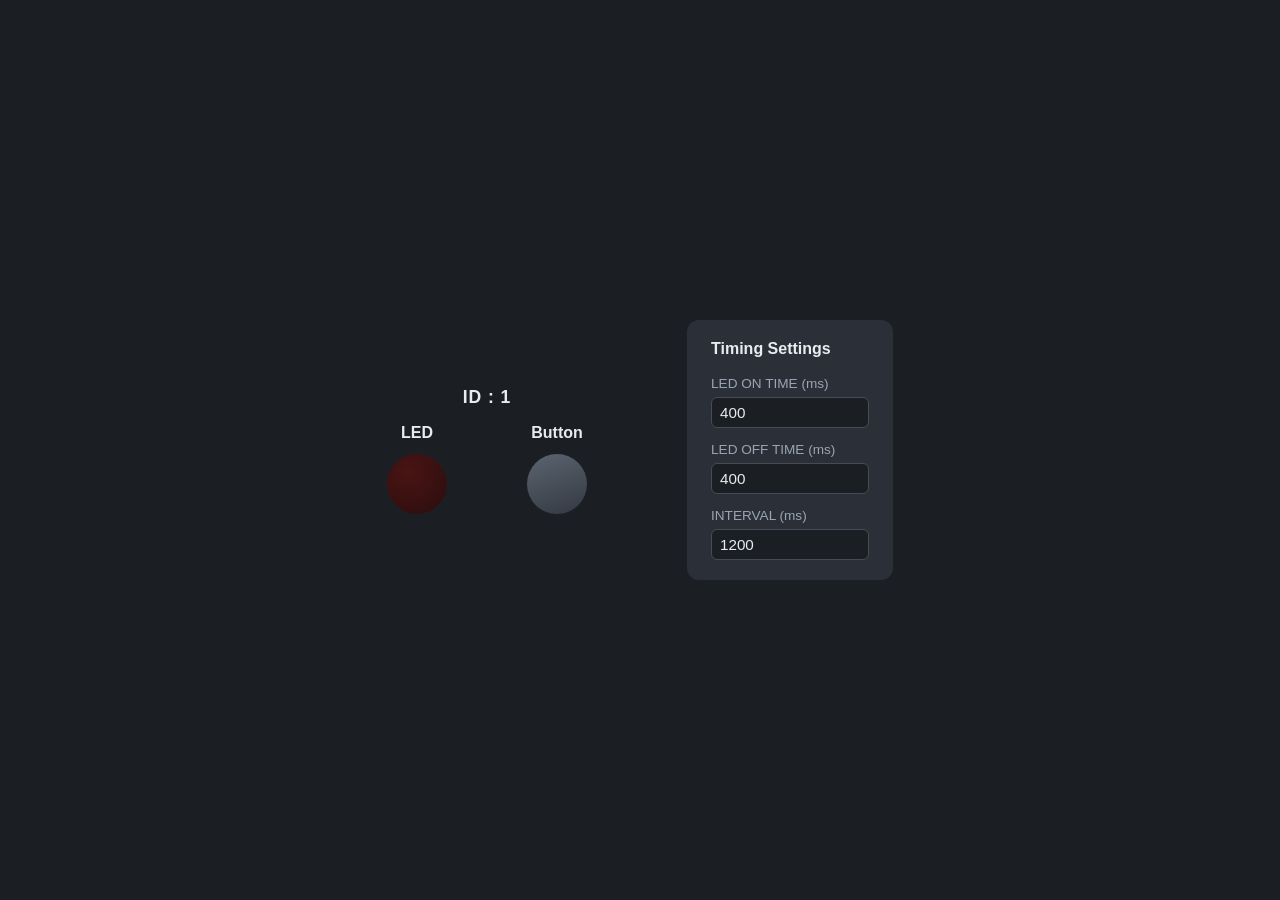
==== index.html @ ad14ded2 "Add LED/Button simulator with ID-based blink pattern Renders an LED and a button; the button cycles " ====
<!DOCTYPE html>
<html lang="ko">
<head>
<meta charset="UTF-8" />
<meta name="viewport" content="width=device-width, initial-scale=1.0" />
<title>LED Simulator</title>
<link rel="stylesheet" href="style.css" />
</head>
<body>
  <div class="app">
    <div class="stage-wrapper">
      <p class="id-label" id="idLabel">ID : 1</p>

      <div class="stage">
        <div class="part">
          <p class="label">LED</p>
          <div class="led"></div>
        </div>

        <div class="part">
          <p class="label">Button</p>
          <div class="button" id="idButton"></div>
        </div>
      </div>
    </div>

    <div class="settings">
      <h2 class="settings__title">Timing Settings</h2>

      <label class="settings__row">
        <span>LED ON TIME (ms)</span>
        <input type="text" id="onTimeInput" inputmode="numeric" value="400" />
      </label>

      <label class="settings__row">
        <span>LED OFF TIME (ms)</span>
        <input type="text" id="offTimeInput" inputmode="numeric" value="400" />
      </label>

      <label class="settings__row">
        <span>INTERVAL (ms)</span>
        <input type="text" id="intervalInput" inputmode="numeric" value="1200" />
      </label>
    </div>
  </div>

  <script src="script.js"></script>
</body>
</html>
---- style.css ----
body {
  margin: 0;
  height: 100vh;
  display: flex;
  align-items: center;
  justify-content: center;
  background: #1b1f24;
  font-family: sans-serif;
}

.app {
  display: flex;
  align-items: center;
  gap: 100px;
}

.stage-wrapper {
  display: flex;
  flex-direction: column;
  align-items: center;
  gap: 16px;
}

.id-label {
  margin: 0;
  color: #e8ecf1;
  font-size: 1.1rem;
  font-weight: bold;
  letter-spacing: 0.05em;
}

.stage {
  display: flex;
  align-items: center;
  gap: 80px;
}

.settings {
  display: flex;
  flex-direction: column;
  gap: 14px;
  background: #2b3038;
  border-radius: 12px;
  padding: 20px 24px;
}

.settings__title {
  margin: 0 0 4px;
  color: #e8ecf1;
  font-size: 1rem;
}

.settings__row {
  display: flex;
  flex-direction: column;
  gap: 6px;
  color: #9aa4b2;
  font-size: 0.85rem;
}

.settings__row input {
  width: 140px;
  padding: 6px 8px;
  border-radius: 6px;
  border: 1px solid #454c56;
  background: #1b1f24;
  color: #e8ecf1;
  font-size: 0.95rem;
}

.settings__row input:focus {
  outline: 2px solid #4da3ff;
  outline-offset: 1px;
}

.part {
  display: flex;
  flex-direction: column;
  align-items: center;
  gap: 12px;
}

.label {
  margin: 0;
  color: #e8ecf1;
  font-weight: bold;
}

.led {
  width: 60px;
  height: 60px;
  border-radius: 50%;
  background: radial-gradient(circle at 35% 30%, #4a1414, #2a0d0d);
  box-shadow: none;
  transition: background 0.05s linear, box-shadow 0.05s linear;
}

.led.on {
  background: radial-gradient(circle at 35% 30%, #ff8080, #cc1f1f);
  box-shadow: 0 0 20px 6px rgba(255, 40, 40, 0.6);
}

.button {
  width: 60px;
  height: 60px;
  border-radius: 50%;
  background: linear-gradient(160deg, #5b6470, #333941);
  box-shadow: 0 4px 0 #1c1f24;
  cursor: pointer;
  user-select: none;
}

.button:active {
  transform: translateY(3px);
  box-shadow: 0 1px 0 #1c1f24;
}
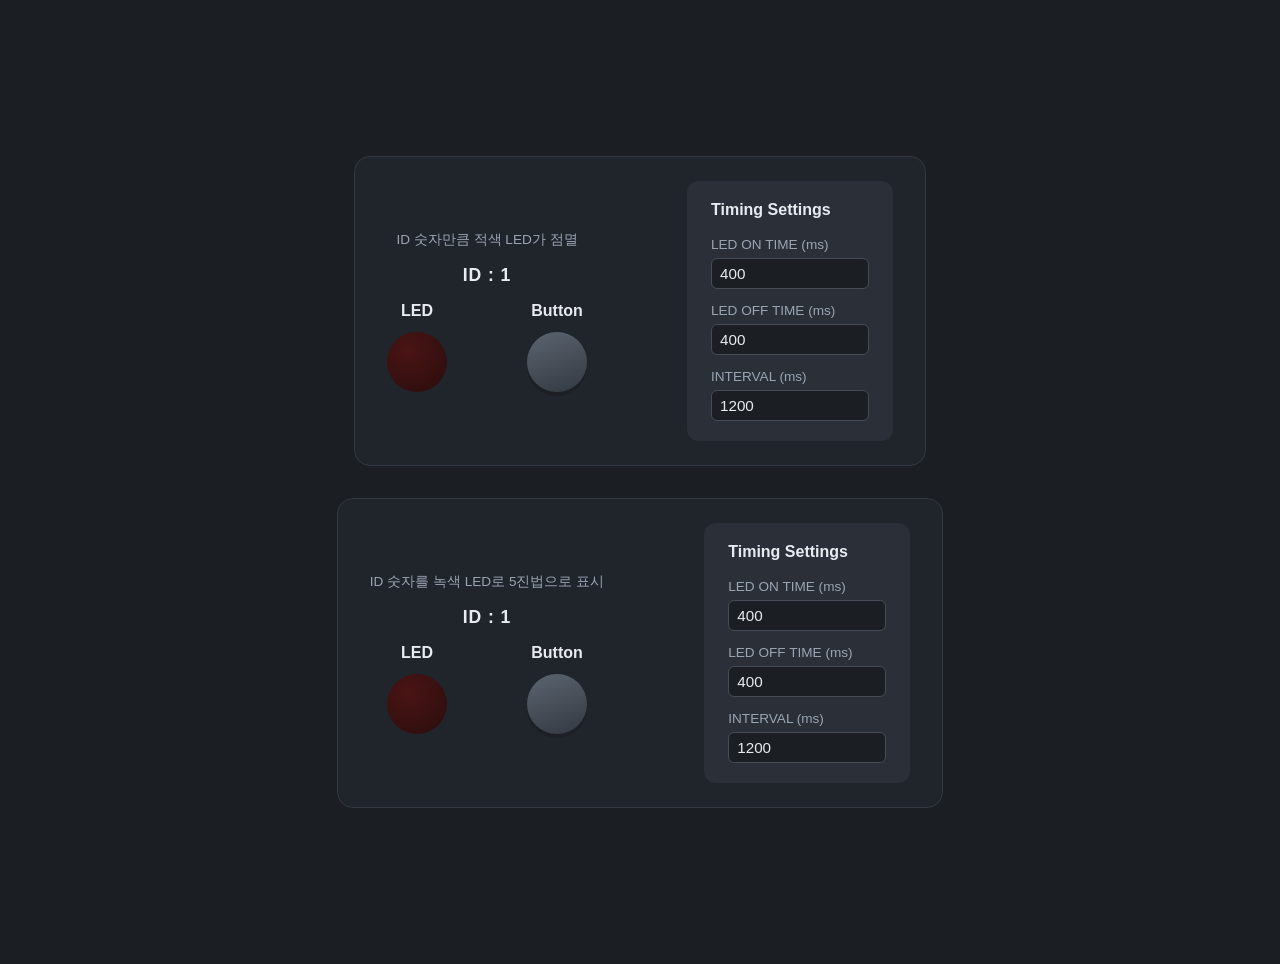
==== commit 2a70b5a2: "Duplicate device into two blocks with independent settings Wrap each LED/button pair with its own ON" ====
--- a/index.html
+++ b/index.html
@@ -8,39 +8,82 @@
 </head>
 <body>
   <div class="app">
-    <div class="stage-wrapper">
-      <p class="id-label" id="idLabel">ID : 1</p>
+    <!-- 장치 1 -->
+    <div class="device">
+      <div class="stage-wrapper">
+        <p class="device-desc">ID 숫자만큼 적색 LED가 점멸</p>
+        <p class="id-label" id="idLabel1">ID : 1</p>
 
-      <div class="stage">
-        <div class="part">
-          <p class="label">LED</p>
-          <div class="led"></div>
+        <div class="stage">
+          <div class="part">
+            <p class="label">LED</p>
+            <div class="led" id="led1"></div>
+          </div>
+
+          <div class="part">
+            <p class="label">Button</p>
+            <div class="button" id="idButton1"></div>
+          </div>
         </div>
+      </div>
 
-        <div class="part">
-          <p class="label">Button</p>
-          <div class="button" id="idButton"></div>
-        </div>
+      <div class="settings">
+        <h2 class="settings__title">Timing Settings</h2>
+
+        <label class="settings__row">
+          <span>LED ON TIME (ms)</span>
+          <input type="text" id="onTimeInput1" inputmode="numeric" value="400" />
+        </label>
+
+        <label class="settings__row">
+          <span>LED OFF TIME (ms)</span>
+          <input type="text" id="offTimeInput1" inputmode="numeric" value="400" />
+        </label>
+
+        <label class="settings__row">
+          <span>INTERVAL (ms)</span>
+          <input type="text" id="intervalInput1" inputmode="numeric" value="1200" />
+        </label>
       </div>
     </div>
 
-    <div class="settings">
-      <h2 class="settings__title">Timing Settings</h2>
+    <!-- 장치 2 -->
+    <div class="device">
+      <div class="stage-wrapper">
+        <p class="device-desc">ID 숫자를 녹색 LED로 5진법으로 표시</p>
+        <p class="id-label" id="idLabel2">ID : 1</p>
 
-      <label class="settings__row">
-        <span>LED ON TIME (ms)</span>
-        <input type="text" id="onTimeInput" inputmode="numeric" value="400" />
-      </label>
+        <div class="stage">
+          <div class="part">
+            <p class="label">LED</p>
+            <div class="led" id="led2"></div>
+          </div>
 
-      <label class="settings__row">
-        <span>LED OFF TIME (ms)</span>
-        <input type="text" id="offTimeInput" inputmode="numeric" value="400" />
-      </label>
+          <div class="part">
+            <p class="label">Button</p>
+            <div class="button" id="idButton2"></div>
+          </div>
+        </div>
+      </div>
 
-      <label class="settings__row">
-        <span>INTERVAL (ms)</span>
-        <input type="text" id="intervalInput" inputmode="numeric" value="1200" />
-      </label>
+      <div class="settings">
+        <h2 class="settings__title">Timing Settings</h2>
+
+        <label class="settings__row">
+          <span>LED ON TIME (ms)</span>
+          <input type="text" id="onTimeInput2" inputmode="numeric" value="400" />
+        </label>
+
+        <label class="settings__row">
+          <span>LED OFF TIME (ms)</span>
+          <input type="text" id="offTimeInput2" inputmode="numeric" value="400" />
+        </label>
+
+        <label class="settings__row">
+          <span>INTERVAL (ms)</span>
+          <input type="text" id="intervalInput2" inputmode="numeric" value="1200" />
+        </label>
+      </div>
     </div>
   </div>
 
--- a/style.css
+++ b/style.css
@@ -1,17 +1,29 @@
 body {
   margin: 0;
-  height: 100vh;
+  min-height: 100vh;
   display: flex;
   align-items: center;
   justify-content: center;
   background: #1b1f24;
   font-family: sans-serif;
+  padding: 32px 0;
 }
 
 .app {
   display: flex;
+  flex-direction: column;
+  align-items: center;
+  gap: 32px;
+}
+
+.device {
+  display: flex;
   align-items: center;
   gap: 100px;
+  background: #20242b;
+  border: 1px solid #333941;
+  border-radius: 16px;
+  padding: 24px 32px;
 }
 
 .stage-wrapper {
@@ -19,6 +31,12 @@
   flex-direction: column;
   align-items: center;
   gap: 16px;
+}
+
+.device-desc {
+  margin: 0;
+  color: #9aa4b2;
+  font-size: 0.85rem;
 }
 
 .id-label {
@@ -95,9 +113,14 @@
   transition: background 0.05s linear, box-shadow 0.05s linear;
 }
 
-.led.on {
+.led.on-red {
   background: radial-gradient(circle at 35% 30%, #ff8080, #cc1f1f);
   box-shadow: 0 0 20px 6px rgba(255, 40, 40, 0.6);
+}
+
+.led.on-green {
+  background: radial-gradient(circle at 35% 30%, #a8ffb8, #23a349);
+  box-shadow: 0 0 20px 6px rgba(53, 255, 107, 0.6);
 }
 
 .button {
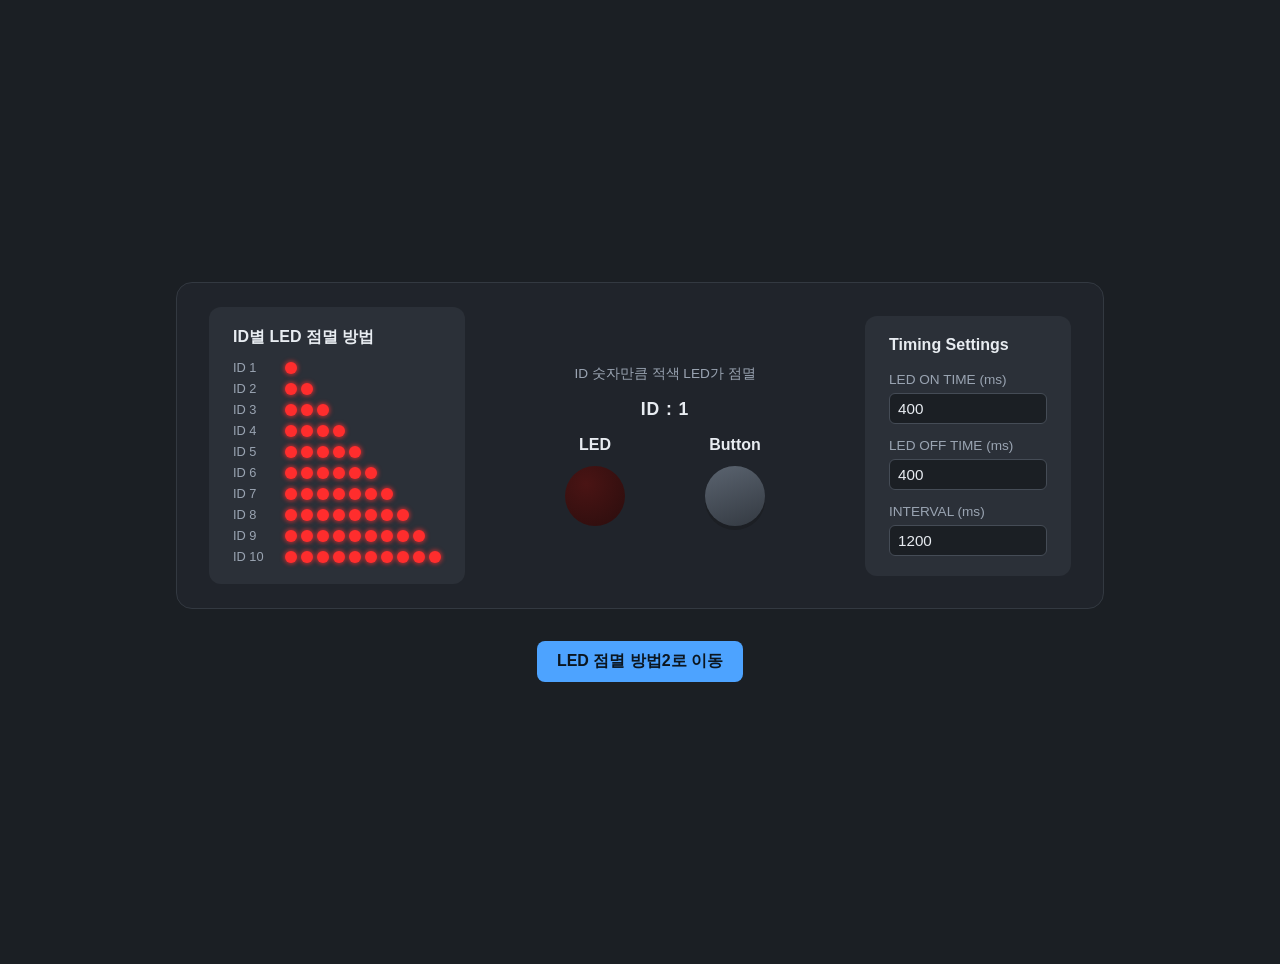
==== commit 77ae5f7a: "Split devices into separate pages with per-color timing and a dot legend - Move device 1/2 onto inde" ====
--- a/index.html
+++ b/index.html
@@ -3,13 +3,29 @@
 <head>
 <meta charset="UTF-8" />
 <meta name="viewport" content="width=device-width, initial-scale=1.0" />
-<title>LED Simulator</title>
+<title>LED Simulator - Device 1</title>
 <link rel="stylesheet" href="style.css" />
 </head>
 <body>
   <div class="app">
     <!-- 장치 1 -->
     <div class="device">
+      <div class="legend">
+        <h2 class="legend__title">ID별 LED 점멸 방법</h2>
+        <div class="legend__list">
+          <div class="legend__row"><span class="legend__id">ID 1</span><span class="legend__dots"><span class="dot dot-red"></span></span></div>
+          <div class="legend__row"><span class="legend__id">ID 2</span><span class="legend__dots"><span class="dot dot-red"></span><span class="dot dot-red"></span></span></div>
+          <div class="legend__row"><span class="legend__id">ID 3</span><span class="legend__dots"><span class="dot dot-red"></span><span class="dot dot-red"></span><span class="dot dot-red"></span></span></div>
+          <div class="legend__row"><span class="legend__id">ID 4</span><span class="legend__dots"><span class="dot dot-red"></span><span class="dot dot-red"></span><span class="dot dot-red"></span><span class="dot dot-red"></span></span></div>
+          <div class="legend__row"><span class="legend__id">ID 5</span><span class="legend__dots"><span class="dot dot-red"></span><span class="dot dot-red"></span><span class="dot dot-red"></span><span class="dot dot-red"></span><span class="dot dot-red"></span></span></div>
+          <div class="legend__row"><span class="legend__id">ID 6</span><span class="legend__dots"><span class="dot dot-red"></span><span class="dot dot-red"></span><span class="dot dot-red"></span><span class="dot dot-red"></span><span class="dot dot-red"></span><span class="dot dot-red"></span></span></div>
+          <div class="legend__row"><span class="legend__id">ID 7</span><span class="legend__dots"><span class="dot dot-red"></span><span class="dot dot-red"></span><span class="dot dot-red"></span><span class="dot dot-red"></span><span class="dot dot-red"></span><span class="dot dot-red"></span><span class="dot dot-red"></span></span></div>
+          <div class="legend__row"><span class="legend__id">ID 8</span><span class="legend__dots"><span class="dot dot-red"></span><span class="dot dot-red"></span><span class="dot dot-red"></span><span class="dot dot-red"></span><span class="dot dot-red"></span><span class="dot dot-red"></span><span class="dot dot-red"></span><span class="dot dot-red"></span></span></div>
+          <div class="legend__row"><span class="legend__id">ID 9</span><span class="legend__dots"><span class="dot dot-red"></span><span class="dot dot-red"></span><span class="dot dot-red"></span><span class="dot dot-red"></span><span class="dot dot-red"></span><span class="dot dot-red"></span><span class="dot dot-red"></span><span class="dot dot-red"></span><span class="dot dot-red"></span></span></div>
+          <div class="legend__row"><span class="legend__id">ID 10</span><span class="legend__dots"><span class="dot dot-red"></span><span class="dot dot-red"></span><span class="dot dot-red"></span><span class="dot dot-red"></span><span class="dot dot-red"></span><span class="dot dot-red"></span><span class="dot dot-red"></span><span class="dot dot-red"></span><span class="dot dot-red"></span><span class="dot dot-red"></span></span></div>
+        </div>
+      </div>
+
       <div class="stage-wrapper">
         <p class="device-desc">ID 숫자만큼 적색 LED가 점멸</p>
         <p class="id-label" id="idLabel1">ID : 1</p>
@@ -47,44 +63,7 @@
       </div>
     </div>
 
-    <!-- 장치 2 -->
-    <div class="device">
-      <div class="stage-wrapper">
-        <p class="device-desc">ID 숫자를 녹색 LED로 5진법으로 표시</p>
-        <p class="id-label" id="idLabel2">ID : 1</p>
-
-        <div class="stage">
-          <div class="part">
-            <p class="label">LED</p>
-            <div class="led" id="led2"></div>
-          </div>
-
-          <div class="part">
-            <p class="label">Button</p>
-            <div class="button" id="idButton2"></div>
-          </div>
-        </div>
-      </div>
-
-      <div class="settings">
-        <h2 class="settings__title">Timing Settings</h2>
-
-        <label class="settings__row">
-          <span>LED ON TIME (ms)</span>
-          <input type="text" id="onTimeInput2" inputmode="numeric" value="400" />
-        </label>
-
-        <label class="settings__row">
-          <span>LED OFF TIME (ms)</span>
-          <input type="text" id="offTimeInput2" inputmode="numeric" value="400" />
-        </label>
-
-        <label class="settings__row">
-          <span>INTERVAL (ms)</span>
-          <input type="text" id="intervalInput2" inputmode="numeric" value="1200" />
-        </label>
-      </div>
-    </div>
+    <a class="nav-button" href="device2.html">LED 점멸 방법2로 이동</a>
   </div>
 
   <script src="script.js"></script>
--- a/style.css
+++ b/style.css
@@ -24,6 +24,62 @@
   border: 1px solid #333941;
   border-radius: 16px;
   padding: 24px 32px;
+}
+
+.legend {
+  display: flex;
+  flex-direction: column;
+  gap: 8px;
+  background: #2b3038;
+  border-radius: 12px;
+  padding: 20px 24px;
+  align-self: stretch;
+}
+
+.legend__title {
+  margin: 0 0 4px;
+  color: #e8ecf1;
+  font-size: 1rem;
+}
+
+.legend__list {
+  display: flex;
+  flex-direction: column;
+  gap: 6px;
+}
+
+.legend__row {
+  display: flex;
+  align-items: center;
+  gap: 10px;
+}
+
+.legend__id {
+  width: 42px;
+  color: #9aa4b2;
+  font-size: 0.8rem;
+}
+
+.legend__dots {
+  display: flex;
+  gap: 4px;
+}
+
+.dot {
+  width: 12px;
+  height: 12px;
+  border-radius: 50%;
+  flex-shrink: 0;
+}
+
+.dot-red {
+  background: #ff2d2d;
+  box-shadow: 0 0 4px 1px rgba(255, 45, 45, 0.7);
+}
+
+.dot-green {
+  background: #35ff6b;
+  box-shadow: 0 0 4px 1px rgba(53, 255, 107, 0.7);
 }
 
 .stage-wrapper {
@@ -137,3 +193,22 @@
   transform: translateY(3px);
   box-shadow: 0 1px 0 #1c1f24;
 }
+
+.nav-button {
+  display: inline-block;
+  color: #0b1620;
+  background: #4da3ff;
+  font-weight: bold;
+  text-decoration: none;
+  padding: 10px 20px;
+  border-radius: 8px;
+}
+
+.nav-button:hover {
+  background: #6fb6ff;
+}
+
+.nav-button:focus-visible {
+  outline: 3px solid #e8ecf1;
+  outline-offset: 2px;
+}
